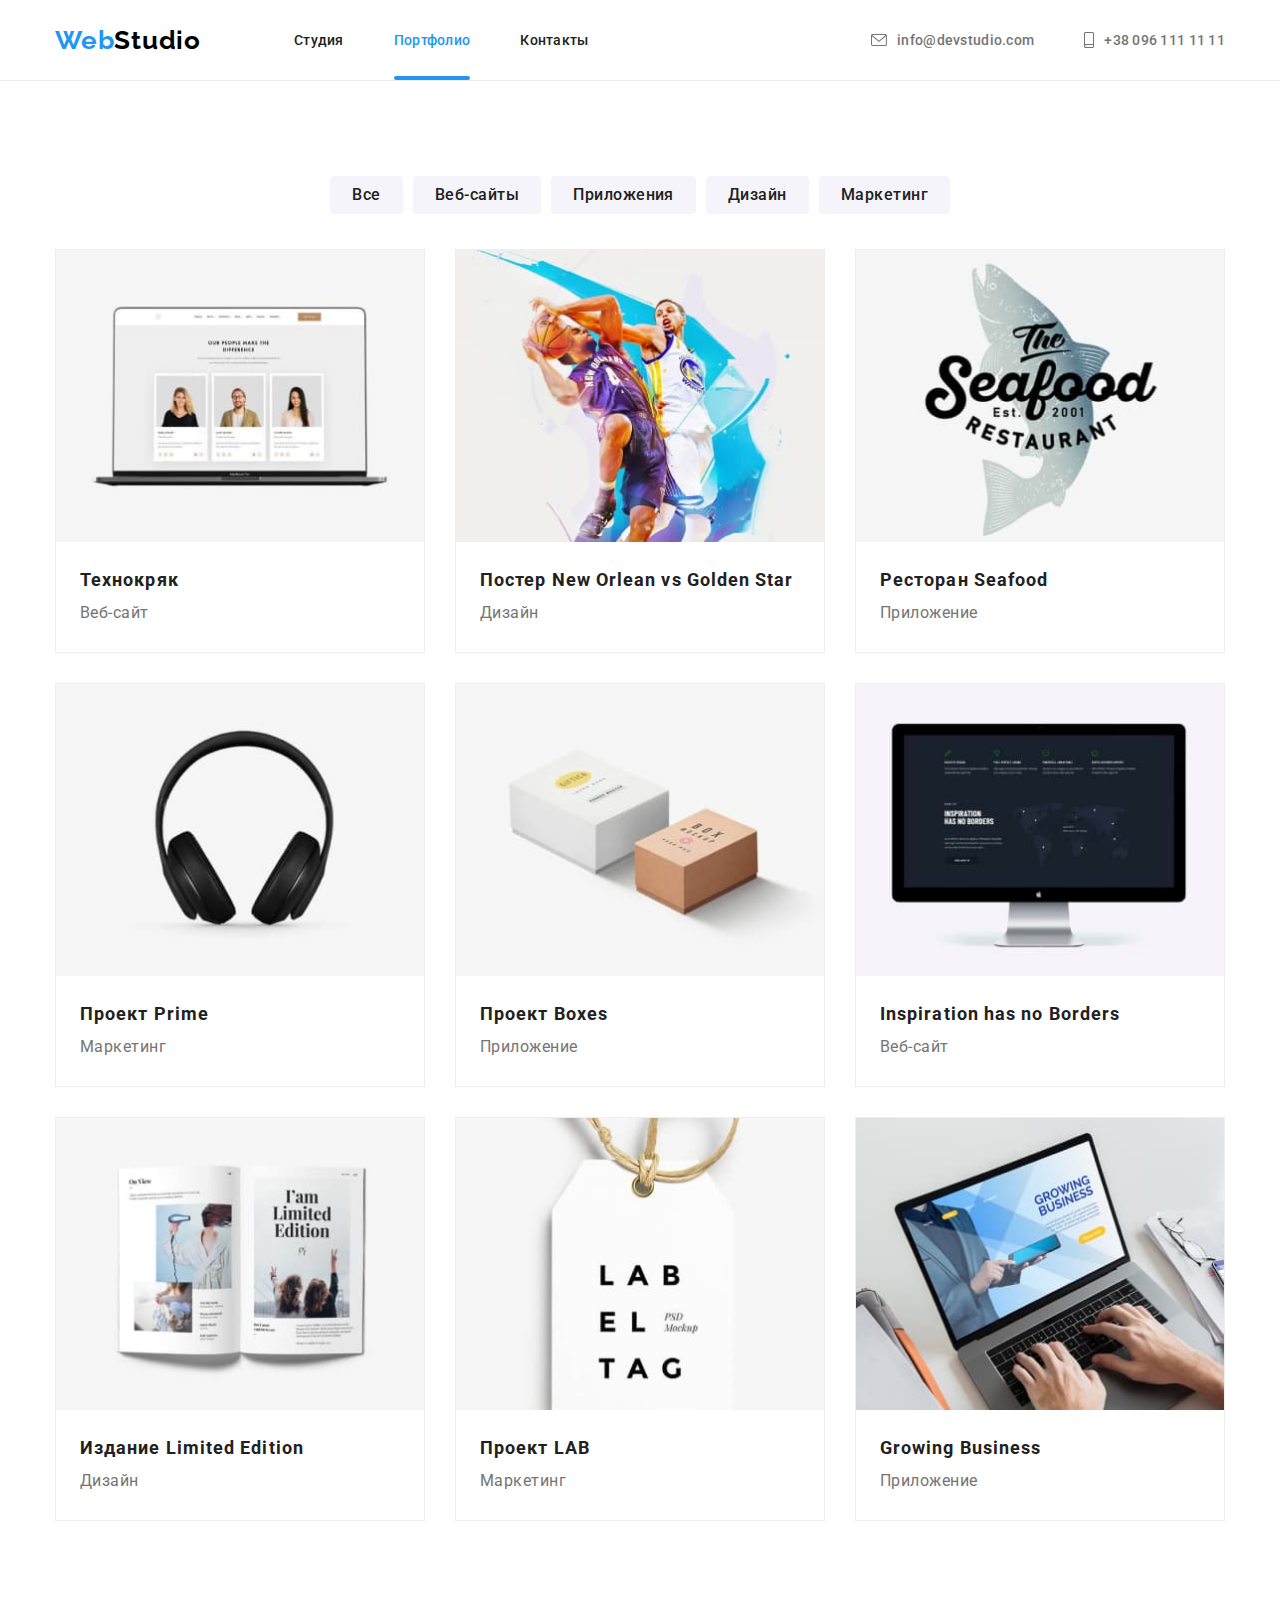
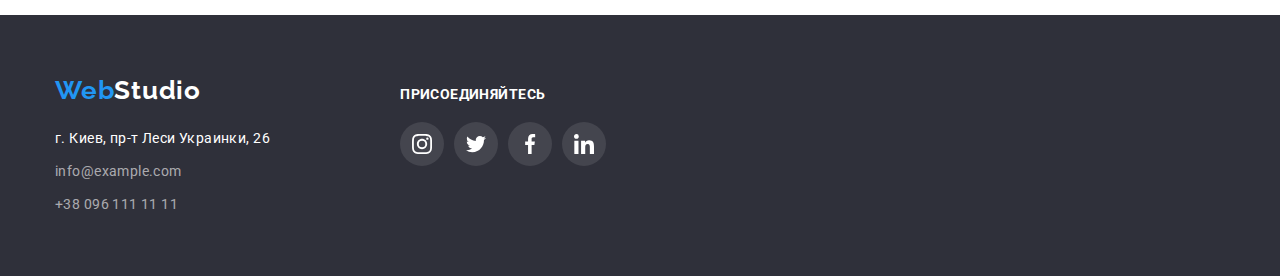
==== portfolio.html @ 964a1ad4 "Add project" ====
<!DOCTYPE html>
<html lang="ru">
<head>
    <meta charset="UTF-8">
    <meta name="viewport" content="width=device-width, initial-scale=1.0">
    <title>WebStudio</title>
    <link rel="stylesheet" href="https://cdnjs.cloudflare.com/ajax/libs/modern-normalize/1.0.0/modern-normalize.min.css">
    <link rel="stylesheet" href="./css/styles.css"/>
    <link href="https://fonts.googleapis.com/css2?family=Raleway:wght@700&family=Roboto:wght@400;500;700;900&display=swap" rel="stylesheet">
</head>
<body>
    <!-- Шапка -->
    <header class="border">
        <nav class="container heder-nav">
            <a href="./index.html" class="logo-header"><span class="logo">Web</span>Studio</a>
            <ul class="site-nav list">
                <li class="item">
                    <a href="./index.html" class="link">Студия</a>
                </li>
                <li class="item">
                    <a href="" class="link current">Портфолио</a>
                </li>
                <li class="item">
                    <a href="" class="link">Контакты</a>
                </li>
            </ul>
            <ul class="contacts-nav list">
                <li class="item">
                    <a class="header-contacts connect-icon" href="mailto:info@devstudio.com">
                        <svg class="envelope connect-icon">
                            <use href="./images/sprite.svg#envelope"></use>
                        </svg>
                        info@devstudio.com
                    </a>
                </li>
                <li class="item item-contacts">
                    <a class="header-contacts connect-icon" href="tel:380961111111">
                        <svg class="smartphone connect-icon">
                            <use href="./images/sprite.svg#smartphone"></use>
                        </svg>
                        +38 096 111 11 11</a>
                </li>
            </ul>
        </nav>
    </header>
    
    <main>
        <!-- Portfolio -->
        <section class="section">
            <div class="container">
                <h1 class="hidden">Portfolio</h1>
                <ul class="filters-button list">
                    <li class="button-item">
                        <button class="portfolio-button" type="button">Все</button>
                    </li>
                    <li class="button-item">
                        <button class="portfolio-button" type="button">Веб-сайты</button>
                    </li>
                    <li class="button-item">
                        <button class="portfolio-button" type="button">Приложения</button>
                    </li>
                    <li class="button-item">
                        <button class="portfolio-button" type="button">Дизайн</button>
                    </li>
                    <li class="button-item">
                        <button class="portfolio-button" type="button">Маркетинг</button>
                    </li>
                </ul>
                <ul class="projects list">
                    <li class="project-card project-item">
                        <a href="" class="link-list">
                            <div class="cover">
                                <img class="poster" src="./images/technokryak.jpg" width="370" alt="Ноутбук с открытой страницей магазина">
                                <div class="cover-project">
                                    <p class="cover-text">Технокряк это современная площадка распространения коронавируса. Компании используют эту платформу для цифрового шпионажа и атак на защищённые сервера конкурентов.</p>
                                </div>
                            </div>
                            <div class="indent">
                                <h3 class="project-title">Технокряк</h3>
                                <p class="product-text">Веб-сайт</p>
                            </div>
                        </a>
                    </li>
                    <li class="project-card project-item">
                        <a href="" class="link-list">
                            <div class="cover">
                                <img class="poster" src="./images/poster.jpg" width="370" alt="Постер с двумя баскетболистами">
                                <div class="cover-project">
                                    <p class="cover-text">Технокряк это современная площадка распространения коронавируса. Компании используют эту платформу для цифрового шпионажа и атак на защищённые сервера конкурентов.</p>
                                </div>
                            </div>
                            <div class="indent">
                                <h3 class="project-title">Постер New Orlean vs Golden Star</h3>
                                <p class="product-text">Дизайн</p>
                            </div>
                        </a>
                    </li>
                    <li class="project-card project-item">
                        <a href="" class="link-list">
                            <div class="cover">
                                <img class="poster" src="./images/restourant.jpg" width="370" alt="Вывеска с названием ресторана">
                                <div class="cover-project">
                                    <p class="cover-text">Технокряк это современная площадка распространения коронавируса. Компании используют эту платформу для цифрового шпионажа и атак на защищённые сервера конкурентов.</p>
                                </div>
                            </div>
                            <div class="indent">
                                <h3 class="project-title">Ресторан Seafood</h3>
                                <p class="product-text">Приложение</p>
                            </div>
                        </a>
                    </li>
                    <li class="project-card project-item">
                        <a href="" class="link-list">
                            <div class="cover">
                                <img class="poster" src="./images/prime.jpg" width="370" alt="Наушники">
                                <div class="cover-project">
                                    <p class="cover-text">Технокряк это современная площадка распространения коронавируса. Компании используют эту платформу для цифрового шпионажа и атак на защищённые сервера конкурентов.</p>
                                </div>
                            </div>
                            <div class="indent">
                                <h3 class="project-title">Проект Prime</h3>
                                <p class="product-text">Маркетинг</p>    
                            </div>
                        </a>
                    </li>
                    <li class="project-card project-item">
                        <a href="" class="link-list">
                            <div class="cover">
                                <img class="poster" src="./images/boxes.jpg" width="370" alt="Две маленькие коробки">                          
                                <div class="cover-project">
                                    <p class="cover-text">Технокряк это современная площадка распространения коронавируса. Компании используют эту платформу для цифрового шпионажа и атак на защищённые сервера конкурентов.</p>
                                </div>
                            </div>
                            <div class="indent">
                                <h3 class="project-title">Проект Boxes</h3>
                                <p class="product-text">Приложение</p>
                            </div>
                        </a>
                    </li>
                    <li class="project-card project-item">
                        <a href="" class="link-list">
                            <div class="cover">
                                <img class="poster" src="./images/computer.jpg" width="370" alt="Настольный компьютер">
                                <div class="cover-project">
                                    <p class="cover-text">Технокряк это современная площадка распространения коронавируса. Компании используют эту платформу для цифрового шпионажа и атак на защищённые сервера конкурентов.</p>
                                </div>
                            </div>
                            <div class="indent">
                                <h3 class="project-title">Inspiration has no Borders</h3>
                                <p class="product-text">Веб-сайт</p>
                            </div>
                        </a>
                    </li>
                    <li class="project-card project-item">
                        <a href="" class="link-list">
                            <div class="cover">
                                <img class="poster" src="./images/magazine.jpg" width="370" alt="Раскрытый журнал">
                                <div class="cover-project">
                                    <p class="cover-text">Технокряк это современная площадка распространения коронавируса. Компании используют эту платформу для цифрового шпионажа и атак на защищённые сервера конкурентов.</p>
                                </div>
                            </div>
                            <div class="indent">
                                <h3 class="project-title">Издание Limited Edition</h3>
                                <p class="product-text">Дизайн</p>
                            </div>
                        </a>
                    </li>
                    <li class="project-card project-item">
                        <a href="" class="link-list">
                            <div class="cover">
                                <img class="poster" src="./images/lab.jpg" width="370" alt="Этикетка">
                                <div class="cover-project">
                                    <p class="cover-text">Технокряк это современная площадка распространения коронавируса. Компании используют эту платформу для цифрового шпионажа и атак на защищённые сервера конкурентов.</p>
                                </div>
                            </div>
                            <div class="indent">
                                <h3 class="project-title">Проект LAB</h3>
                                <p class="product-text">Маркетинг</p>
                            </div>
                        </a>
                    </li>
                    <li class="project-card project-item">
                        <a href="" class="link-list">
                            <div class="cover">
                                <img class="poster" src="./images/laptop.jpg" width="370" alt="Ноутбук с открытым приложением">
                                <div class="cover-project">
                                    <p class="cover-text">Технокряк это современная площадка распространения коронавируса. Компании используют эту платформу для цифрового шпионажа и атак на защищённые сервера конкурентов.</p>
                                </div>
                            </div>
                            <div class="indent">
                                <h3 class="project-title">Growing Business</h3>
                                <p class="product-text">Приложение</p>
                            </div>
                        </a>
                    </li>
                </ul>
            </div>
        </section>
    </main>

    <!-- footer -->
    <footer class="accent">
        <div class="container">
            <div class="footer block">
                <a href="" class="logo-footer"><span class="logo">Web</span>Studio</a>
                <address>
                    <p class="address-text">г. Киев, пр-т Леси Украинки, 26</p>
                    <a href="mailto:info@example.com" class="footer-contacts">info@example.com</a><br>
                    <a href="tel:380961111111" class="footer-contacts">+38 096 111 11 11</a>
                </address>
            </div>
            <div class="footer block">
                <h3 class="social">присоединяйтесь</h3>
                <ul class="list social-icon-list">
                    <li class="item social-icon-item">
                        <a class="link social-icon-link footer-icon" href="https://www.instagram.com/" aria-label="ссылка Инстаграм">
                            <svg class="social-icon">
                                <use href="./images/sprite.svg#instagram"></use>
                            </svg>
                        </a>
                    </li>
                    <li class="item social-icon-item">
                        <a class="link social-icon-link footer-icon" href="https://twitter.com/" aria-label="ссылка Твиттер">
                            <svg class="social-icon">
                                <use href="./images/sprite.svg#twitter"></use>
                            </svg>
                        </a>
                    </li>
                    <li class="item social-icon-item">
                        <a class="link social-icon-link footer-icon" href="https://facebook.com/" aria-label="ссылка Фейсбук">
                            <svg class="social-icon">
                                <use href="./images/sprite.svg#facebook"></use>
                            </svg>
                        </a>
                    </li>
                    <li class="item social-icon-item">
                        <a class="link social-icon-link footer-icon" href="https://www.linkedin.com/" aria-label="ссылка Линкедин">
                            <svg class="social-icon">
                                <use href="./images/sprite.svg#linkedin"></use>
                            </svg>
                        </a>
                    </li>
                </ul>
            </div>
        </div>
    </footer>
        
    </body>
    </html>
---- css/styles.css ----
:root {
    --primary-text-color: #212121;
    --secondary-text-color: #757575;
    --title-text-color: #FFFFFF;
    --accent-color: #2196F3;
    --logo-header-color: #000000;
    --footer-contact-color: rgba(255, 255, 255, 0.6);
    --button-bg-color: #F5F4FA;
    --main-background-color: #FFFFFF;
    --secondary-background-color: #2F303A;
    --additional-background-color: #F5F4FA;
    --baner-background-color: #C4C4C4;
}
html {
    box-sizing: border-box;
}
*,
*::before,
*::after {
    box-sizing: inherit;
}
body {
    background-color: var(--main-background-color);
}
img {
    display: block;
    max-width: 100%;
    height: auto;
}
.container {
    margin-left: auto;
    margin-right: auto;
    width: 1200px;
    padding-left: 15px;
    padding-right: 15px;
    /*outline: 1px solid tomato;*/
}
.list {
    padding: 0;
    margin: 0;
    list-style: none;
}

/* background-color */
.section-team {
    background-color: var(--additional-background-color);
}

/* logo */
.logo {
    color: var(--accent-color);
}
.logo-header,
.logo-footer {
    text-decoration: none;
    font-family: Raleway;
    font-style: normal;
    font-weight: bold;
    font-size: 26px;
    line-height: 31px;
    letter-spacing: 0.03em;
}
.logo-header {
    color: var(--logo-header-color);
}
.logo-footer {
    display: inline-block;
    margin-bottom: 20px;
    color: var(--title-text-color);
}

/* nav */
.border {
    border-bottom: 1px solid #ECECEC;
}
.heder-nav {
    display: flex;
    align-items: center;
}
.site-nav {
    display: flex;
    margin-left: 93px;
}
.site-nav .item:not(:last-child) {
    margin-right: 50px;
}

.site-nav .link.current {
    color: var(--accent-color);
}
.site-nav .link {
    display: block;
    padding-top: 32px;
    padding-bottom: 32px;
}

.contacts-nav {
    display: flex;
    align-items: center;
    margin-left: auto;
}
.contacts-nav .header-contacts {
    display: flex;
    align-items: center;
    padding-top: 32px;
    padding-bottom: 32px;
}
.contacts-nav .item + .item {
    margin-left: 50px;
}
.link {
    text-decoration: none;
    font-family: Roboto;
    font-style: normal;
    font-weight: 500;
    font-size: 14px;
    line-height: 16px;
    letter-spacing: 0.02em;
    color: var(--primary-text-color);
    transition: color 250ms cubic-bezier(0.4, 0, 0.2, 1);
}
.link:hover,
.link:focus {
    color: var(--accent-color);
}
.current {
    position: relative;
}
.current::after {
    content: "";
    position: absolute;
    left: 0;
    bottom: 0;
    width: 100%;
    height: 4px;
    border-radius: 2px;
    background-color: var(--accent-color);
}
.header-contacts {
    text-decoration: none;
    font-family: Roboto;
    font-style: normal;
    font-weight: 500;
    font-size: 14px;
    line-height: 16px;
    letter-spacing: 0.02em;
    color: var(--secondary-text-color);
    transition: color 250ms cubic-bezier(0.4, 0, 0.2, 1);

}
.header-contacts:hover,
.header-contacts:focus {
    color: var(--accent-color);
}
.header-contacts:hover .connect-icon,
.header-contacts:focus .connect-icon {
    fill: var(--accent-color);
}
.envelope {
    margin-right: 10px;
    width: 16px;
    height: 12px;
    fill: var(--secondary-text-color);
    transition: fill 250ms cubic-bezier(0.4, 0, 0.2, 1);

}
.smartphone {
    margin-right: 10px;
    width: 10px;
    height: 16px;
    fill: var(--secondary-text-color);
    transition: fill 250ms cubic-bezier(0.4, 0, 0.2, 1);

}

/* banner */
.banner {
    display: flex;
    flex-direction: column;
    justify-content: center;
    align-items: center;
    max-width: 1600px;
    min-height: 600px;
    margin-left: auto;
    margin-right: auto;
    margin-bottom: 94px;
    background-image: linear-gradient(
        rgba(47, 48, 58, 0.4),
        rgba(47, 48, 58, 0.4)
       ), 
       url(../images/banner.jpg);
   background-color: var(--baner-background-color);
   background-repeat: no-repeat;
   background-position: center;
   background-size: cover;
   text-align: center;
}
.banner-headline {
    margin-top: 0;
    margin-bottom: 30px;
    font-family: Roboto;
    font-style: normal;
    font-weight: 900;
    font-size: 44px;
    line-height: 60px;
    letter-spacing: 0.06em;
    text-transform: uppercase;
    color: var(--title-text-color);
}

/* button */
.button {
    display: inline-block;
    padding: 10px 32px;
    min-width: 200px;
    border-radius: 4px;
    border: none;
    cursor: pointer;
    text-decoration: none;
    font-family: Roboto;
    font-style: normal;
    font-weight: bold;
    font-size: 16px;
    line-height: 30px;
    letter-spacing: 0.06em;
    color: var(--title-text-color);
    background-color: var(--accent-color);
}
/* modal window */
.backdrop {
    position: fixed;
    top: 0;
    left: 0;
    z-index: 1;
    width: 100%;
    height: 100%;
    background-color: rgba(0, 0, 0, 0.2);
    transition: opacity 250ms cubic-bezier(0.4, 0, 0.2, 1);
}
.backdrop.is-hidden {
    opacity: 0;
    pointer-events: none;
}
.backdrop.is-hidden .modal-window {
    transform: translate(-50%, -50%) scale(0.7);
}
.modal-window {
    position: absolute;
    top: 50%;
    left: 50%;
    transform: translate(-50%, -50%) scale(1);
    transition: transform 250ms cubic-bezier(0.4, 0, 0.2, 1), opacity 250ms cubic-bezier(0.4, 0, 0.2, 1);
    width: 528px;
    height: 581px;
    background-color: var(--main-background-color);
    box-shadow: 0px 1px 3px rgba(0, 0, 0, 0.12), 
        0px 1px 1px rgba(0, 0, 0, 0.14), 
        0px 2px 1px rgba(0, 0, 0, 0.2);
    border-radius: 4px;
}
.modal-batton {
    position: absolute;
    top: 8px;
    right: 8px;
    width: 30px;
    height: 30px;
    border-radius: 50%;
    background-color: var(--main-background-color);
    border: 1px solid rgba(0, 0, 0, 0.1);
    cursor: pointer;
}
.close {
    position: absolute;
    top: 50%;
    left: 50%;
    transform: translate(-50%, -50%);
    width: 18px;
    height: 18px;
    fill: var(--logo-header-color);
    transition:  fill 250ms cubic-bezier(0.4, 0, 0.2, 1);
}
.modal-batton:hover .close,
.modal-batton:focus .close {
    fill: var(--accent-color);
}

/* features */
.section-features {
    margin: 0;
}
.features {
    display: flex;
    flex-wrap: nowrap;
}
.features-item {
    width: calc((100% - 30px * 3) / 4);
    margin-right: 30px;
}
.icon-box {
    display: flex;
    justify-content: center;
    align-items: center;
    width: 270px;
    height: 120px;
    margin-bottom: 30px;
    background-color: var(--additional-background-color);
    border-radius: 4px;
}
.features-icon {
    width: 70px;
    height: 70px;
}
.hidden {
    font-size: 0;
}
.features .features-title {
    margin-top: 0;
    margin-bottom: 10px;
    font-family: Roboto;
    font-style: normal;
    font-weight: bold;
    font-size: 14px;
    line-height: 16px;
    letter-spacing: 0.03em;
    text-transform: uppercase;
    color: var(--primary-text-color);
}
.features .features-text {
    margin-top: 0;
    margin-bottom: 0;
    font-family: Roboto;
    font-style: normal;
    font-weight: normal;
    font-size: 14px;
    line-height: 24px;
    letter-spacing: 0.03em;
    color: var(--secondary-text-color);
}

/* what we do */
.section-spec {
    padding-top: 94px;
}
.section-heading {
    margin-top: 0;
    margin-bottom: 50px;
    font-family: Roboto;
    font-style: normal;
    font-weight: bold;
    font-size: 36px;
    line-height: 42px;
    text-align: center;
    letter-spacing: 0.03em;
    color: var(--primary-text-color);
}
.main-activity {
    display: flex;
    flex-wrap: wrap;
    margin-bottom: 94px;
}
.activity-item {
    position: relative;
    width: calc((100% - 30px * 2) / 3);
    margin-right: 30px;
}
.activity-item:nth-child(3n) {
    margin-right: 0;
}
.activity-item::before {
    position: absolute;
    bottom: 0;
    content: "";
    width: 100%;
    height: 70px;
    background: rgba(47, 48, 58, 0.8);
}
.activity-title {
    position: absolute;
    bottom: 27px;
    margin: 0;
    width: 100%;
    font-family: Roboto;
    font-style: normal;
    font-weight: bold;
    font-size: 14px;
    line-height: 16px;
    text-align: center;
    letter-spacing: 0.03em;
    text-transform: uppercase;
    color: var(--title-text-color);
}

/* team */
.section-team {
    padding-top: 94px;
    padding-bottom: 94px;
}
.team {
    display: flex;
    flex-wrap: wrap;
}
.team-card {
    width: calc((100% - 30px * 3) / 4);
    margin-right: 30px;
}
.team-card:nth-child(4n) {
    margin-right: 0;
}
.team-title {
    margin-top: 0;
    margin-bottom: 10px;
    font-family: Roboto;
    font-style: normal;
    font-weight: 500;
    font-size: 16px;
    line-height: 19px;
    text-align: center;
    letter-spacing: 0.03em;
    color: var(--primary-text-color);
}
.position-text {
    margin-top: 0;
    margin-bottom: 16px;
    font-family: Roboto;
    font-style: normal;
    font-weight: normal;
    font-size: 16px;
    line-height: 19px;
    text-align: center;
    letter-spacing: 0.03em;
    color: var(--secondary-text-color);
}
.bg-card {
    background-color: var(--main-background-color);
    width: 270px;
    height: 428px;
    box-shadow: 0px 1px 3px rgba(0, 0, 0, 0.12), 0px 1px 1px rgba(0, 0, 0, 0.14), 0px 2px 1px rgba(0, 0, 0, 0.2);
    border-radius: 0px 0px 4px 4px;
}
.team-photo {
    margin-bottom: 30px;
}

/* clients */
.section-clients {
    padding-top: 94px;
}
.client-list {
    display: flex;
    justify-content: center;
    align-items: center;
    margin-bottom: 94px;    
}
.company-item {
    margin-right: 30px;
}
.company-item:last-child {
    margin-right: 0;
}
.company-link {
    display: inline-flex;
    justify-content: center;
    align-items: center;
    width: 170px;
    height: 90px;
    fill: #AFB1B8;
    border: 1px solid #AFB1B8;
    box-sizing: border-box;
    border-radius: 4px;
    transition: fill 250ms cubic-bezier(0.4, 0, 0.2, 1), border 250ms cubic-bezier(0.4, 0, 0.2, 1);
}
.company-link.client-icon:hover,
.company-link.client-icon:focus {
    fill: var(--accent-color);
    border: 1px solid var(--accent-color);
}

/* footer*/
.accent {
    background-color: var(--secondary-background-color);
}
.footer {
    display: inline-flex;
    flex-wrap: wrap;
    /* width: calc((100% - 70px * 2) / 3); */
    padding-top: 60px;
    padding-bottom: 60px;
    max-width: 270px;
}
.block {
    margin-right: 70px;
}
.block:last-child {
    margin-right: 0;
}
.address-text {
    margin-top: 0;
    margin-bottom: 9px;
    font-family: Roboto;
    font-style: normal;
    font-weight: normal;
    font-size: 14px;
    line-height: 24px;
    letter-spacing: 0.03em;
    color: var(--title-text-color);
}
.footer-contacts {
    display: inline-block;
    margin-bottom: 9px;
    text-decoration: none;
    font-family: Roboto;
    font-style: normal;
    font-weight: normal;
    font-size: 14px;
    line-height: 24px;
    letter-spacing: 0.03em;
    color: var(--footer-contact-color);
    transition: color 250ms cubic-bezier(0.4, 0, 0.2, 1);
}
.footer-contacts:last-child {
    margin-bottom: 0;
}
.footer-contacts:hover,
.footer-contacts:focus {
    color: var(--accent-color);
}
.social {
    margin-top: 0;
    margin-bottom: 20px;
    font-family: Roboto;
    font-style: normal;
    font-weight: bold;
    font-size: 14px;
    line-height: 16px;
    letter-spacing: 0.03em;
    text-transform: uppercase;
    color: var(--title-text-color);
}

/* icons */
.social-icon-list {
    display: flex;
    justify-content: center;
    align-items: center;
}
.social-icon-item:not(:last-child) {
    margin-right: 10px;
  }
.social-icon-link {
    display: flex;
    justify-content: center;
    align-items: center;
    width: 44px;
    height: 44px;
    border-radius: 50%;
    transition: background-color 250ms cubic-bezier(0.4, 0, 0.2, 1);
}
.team-icon {
    fill: #AFB1B8;
}
.social-icon-link:hover .team-icon,
.social-icon-link:focus .team-icon {
    fill: var(--title-text-color);
}
.footer-icon {
    fill: var(--title-text-color);
    background-color: rgba(255, 255, 255, 0.1);
}
.social-icon {
    width: 20px;
    height: 20px;
    transition: fill 250ms cubic-bezier(0.4, 0, 0.2, 1);
}
.social-icon-link:hover,
.social-icon-link:focus {
    background-color: var(--accent-color);
}

/* portfolio-page */
.filters-button .button-item:not(:last-child) {
    margin-right: 8px;
}
.filters-button {
    display: flex;
    justify-content: center;
    margin-top: 94px;
    margin-bottom: 34px;
}
.filters-button .portfolio-button {
    display: inline-block;
    min-width: 73px;
    height: 38px;
    padding: 6px 22px;
    text-decoration: none;
    border-radius: 4px;
    border: none;
    margin: 1px;
    font-family: Roboto;
    font-style: normal;
    font-weight: 500;
    font-size: 16px;
    line-height: 26px;
    letter-spacing: 0.03em;
    cursor: pointer;
    transition: color 250ms cubic-bezier(0.4, 0, 0.2, 1), background-color 250ms cubic-bezier(0.4, 0, 0.2, 1), box-shadow 250ms cubic-bezier(0.4, 0, 0.2, 1);}
.portfolio-button {
    color: var(--primary-text-color);
    background-color: var(--button-bg-color);
}
.projects {
    display: flex;
    flex-wrap: wrap;
    padding-bottom: 94px;
}
.project-item {
    width: calc((100% - 30px * 2) / 3);
    margin-right: 30px;
    margin-bottom: 30px;
}
.project-item:nth-child(3n) {
    margin-right: 0;
}
.project-item:nth-last-child(-n+3) {
    margin-bottom: 0;
}
.project-card {
    width: 370px;
    height: 404px;
    border: 1px solid #EEEEEE;
    background-color: var(--main-background-color);
    transition: box-shadow 250ms cubic-bezier(0.4, 0, 0.2, 1);
}
.project-card:hover,
.project-card:focus {
    box-shadow: 0px 1px 1px rgba(0, 0, 0, 0.12), 
        0px 4px 4px rgba(0, 0, 0, 0.06), 
        1px 4px 6px rgba(0, 0, 0, 0.16);
}
.cover {
    position: relative;
    overflow: hidden;
}
.cover-project {
    position: absolute;
    top: 0;
    left: 0;
    width: 100%;
    height: 100%;
    background-color: rgba(33, 150, 243, 0.9);
    transform: translateY(100%);
    transition: transform 250ms cubic-bezier(0.4, 0, 0.2, 1);
    
}
.cover-text {
    position: absolute;
    left: 0;
    top: 0;
    width: 100%;
    height: 100%;
    display: flex;
    align-items: center;
    padding-left: 24px;
    padding-right: 24px;
    margin: 0;
    font-style: normal;
    font-weight: 400;
    font-size: 18px;
    line-height: 1.56;
    color: var(--title-text-color);
}
.project-card:hover .cover-project {
    transform: translateY(0);
}
.poster {
    display: block;
}
.indent {
    padding-left: 24px;
    padding-right: 24px;
    padding-top: 20px;
    padding-bottom: 20px;
}
.link-list {
    text-decoration: none;
}
.project-title {
    margin: 0;
    text-decoration: none;
    font-family: Roboto;
    font-style: normal;
    font-weight: bold;
    font-size: 18px;
    line-height: 36px;
    letter-spacing: 0.06em;
    color: var(--primary-text-color);
}
.product-text {
    margin: 0;
    text-decoration: none;
    font-family: Roboto;
    font-style: normal;
    font-weight: normal;
    font-size: 16px;
    line-height: 30px;
    letter-spacing: 0.03em;
    color: var(--secondary-text-color);
}
.portfolio-button:hover,
.portfolio-button:focus {
    color: var(--title-text-color);
    background-color: var(--accent-color);
    box-shadow: 0px 3px 1px rgba(0, 0, 0, 0.1), 
        0px 1px 2px rgba(0, 0, 0, 0.08), 
        0px 2px 2px rgba(0, 0, 0, 0.12);
}
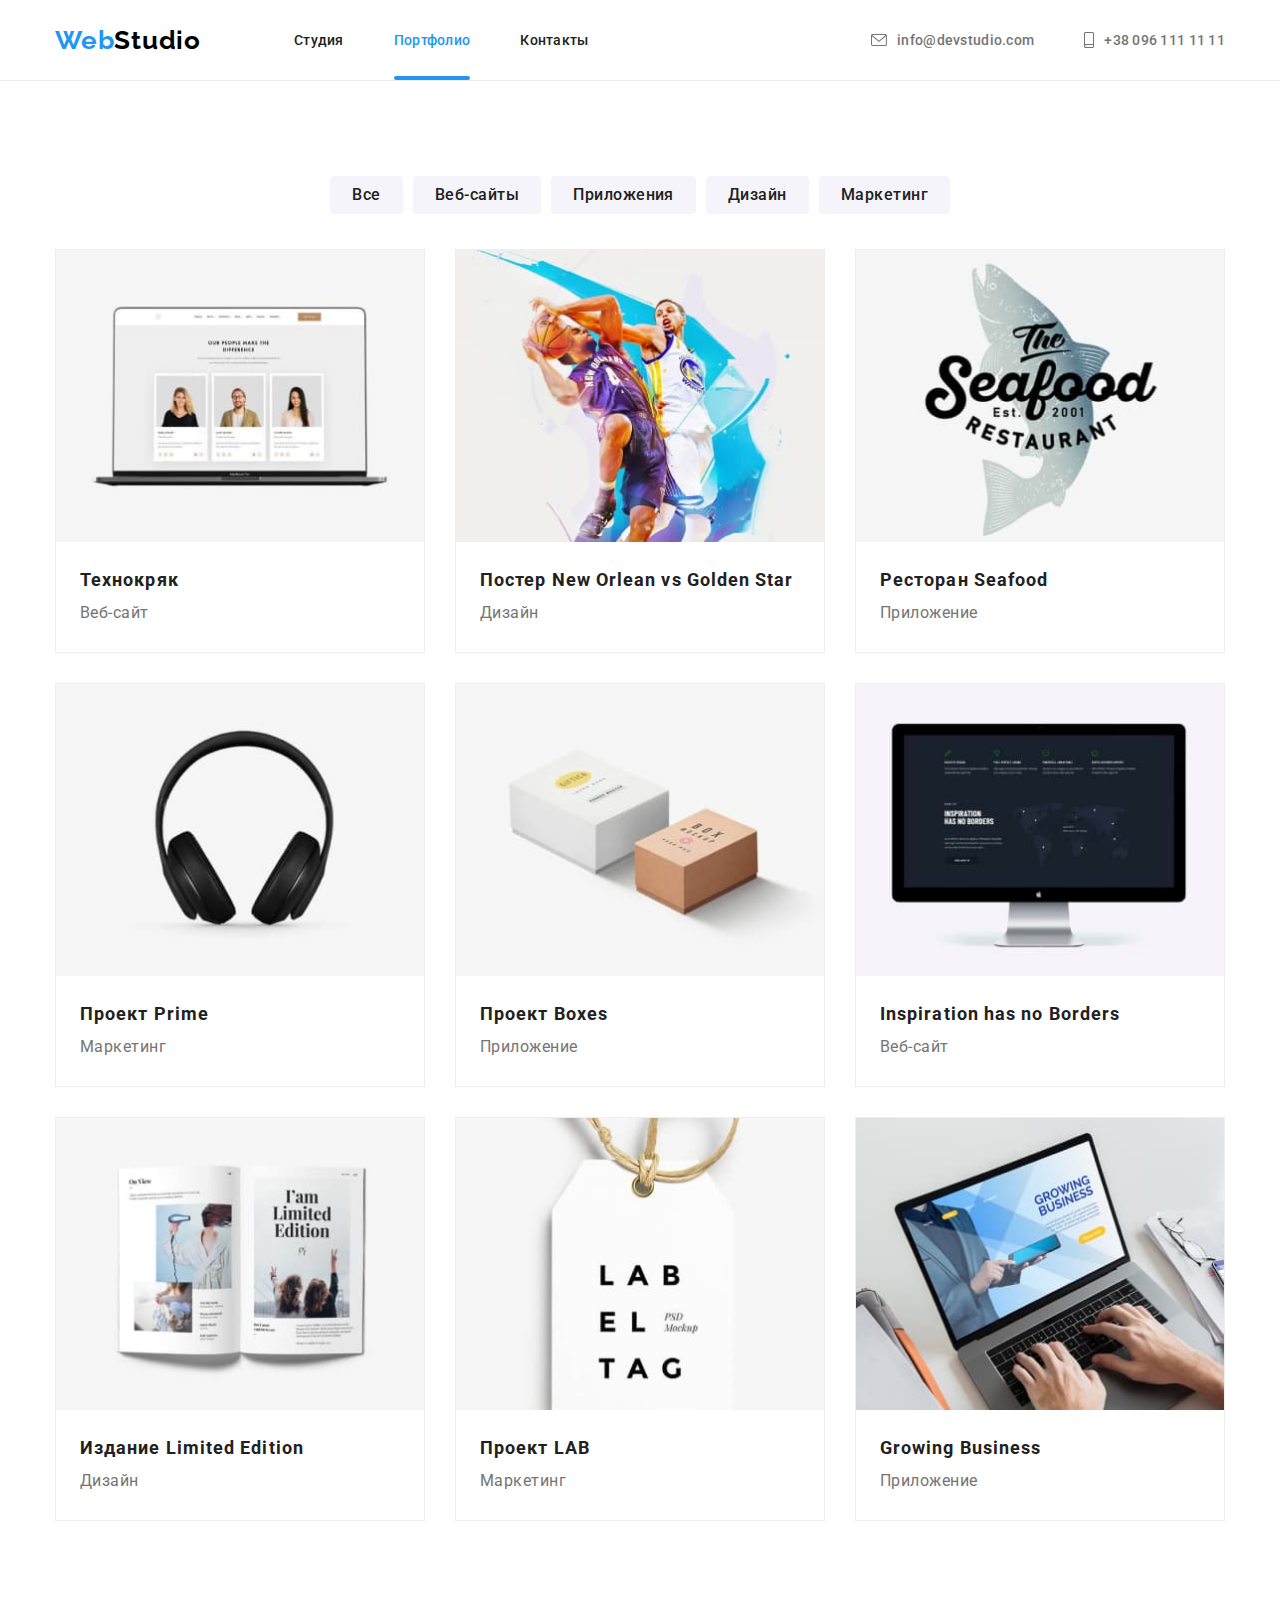
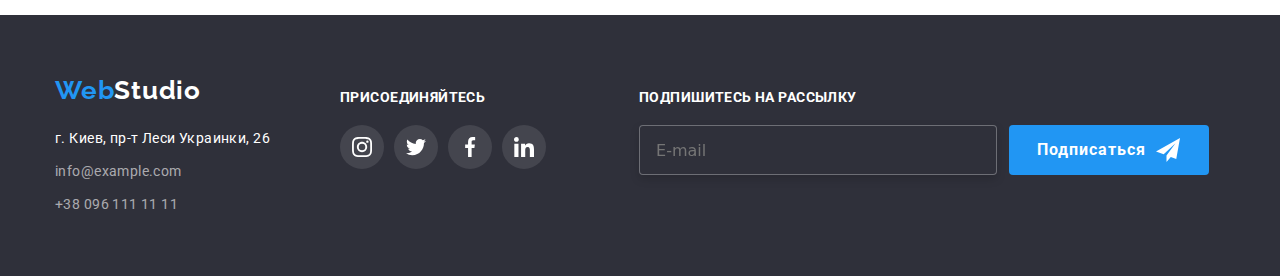
==== commit e98bdfcf: "Add footer form" ====
--- a/portfolio.html
+++ b/portfolio.html
@@ -200,8 +200,8 @@
 
     <!-- footer -->
     <footer class="accent">
-        <div class="container">
-            <div class="footer block">
+        <div class="container footer-block">
+            <div class="footer-address-block">
                 <a href="" class="logo-footer"><span class="logo">Web</span>Studio</a>
                 <address>
                     <p class="address-text">г. Киев, пр-т Леси Украинки, 26</p>
@@ -209,8 +209,8 @@
                     <a href="tel:380961111111" class="footer-contacts">+38 096 111 11 11</a>
                 </address>
             </div>
-            <div class="footer block">
-                <h3 class="social">присоединяйтесь</h3>
+            <div class="footer-social-block">
+                <h3 class="social">Присоединяйтесь</h3>
                 <ul class="list social-icon-list">
                     <li class="item social-icon-item">
                         <a class="link social-icon-link footer-icon" href="https://www.instagram.com/" aria-label="ссылка Инстаграм">
@@ -242,6 +242,18 @@
                     </li>
                 </ul>
             </div>
+            <div>
+                <h3 class="social">Подпишитесь на рассылку</h3>
+                <form class="footer-form">
+                    <input class="mail" type="email" name="mail" placeholder="E-mail">
+                    <button class="button" type="submit">Подписаться
+                        <svg class="icon-send" width="24" height="24">
+                            <use href="./images/sprite.svg#icon-send"></use>
+                        </svg>
+                    </button>
+                </form>
+            </div>
+
         </div>
     </footer>
         
--- a/css/styles.css
+++ b/css/styles.css
@@ -479,19 +479,12 @@
 .accent {
     background-color: var(--secondary-background-color);
 }
-.footer {
-    display: inline-flex;
-    flex-wrap: wrap;
-    /* width: calc((100% - 70px * 2) / 3); */
-    padding-top: 60px;
-    padding-bottom: 60px;
-    max-width: 270px;
-}
-.block {
+.footer-block {
+    display: flex;
+    padding: 60px 15px;
+}
+.footer-address-block {
     margin-right: 70px;
-}
-.block:last-child {
-    margin-right: 0;
 }
 .address-text {
     margin-top: 0;
@@ -524,8 +517,11 @@
 .footer-contacts:focus {
     color: var(--accent-color);
 }
+.footer-social-block {
+    margin-right: 93px;
+}
 .social {
-    margin-top: 0;
+    margin-top: 12;
     margin-bottom: 20px;
     font-family: Roboto;
     font-style: normal;
@@ -535,6 +531,39 @@
     letter-spacing: 0.03em;
     text-transform: uppercase;
     color: var(--title-text-color);
+}
+.footer-form {
+    display: flex;
+}
+.footer-form .mail {
+    width: 358px;
+    height: 50px;
+    margin-right: 12px;
+    padding-left: 16px;
+    padding-top: 15px;
+    padding-bottom: 15px;
+    color: var(--footer-contact-color);
+    background: var(--secondary-background-color);
+    border: 1px solid rgba(255, 255, 255, 0.3);
+    filter: drop-shadow(0px 4px 4px rgba(0, 0, 0, 0.15));
+    border-radius: 4px;
+
+    transition: border 250ms cubic-bezier(0.4, 0, 0.2, 1);
+}
+.footer-form .mail:hover,
+.footer-form .mail:focus {
+    border: 1px solid var(--accent-color);
+}
+.icon-send {
+    margin-left: 10px;
+}
+.footer-form .button {
+    display: flex;
+    align-items: center;
+    text-align: center;
+    width: 200px;
+    height: 50px;
+    padding: 10px 28px;
 }
 
 /* icons */
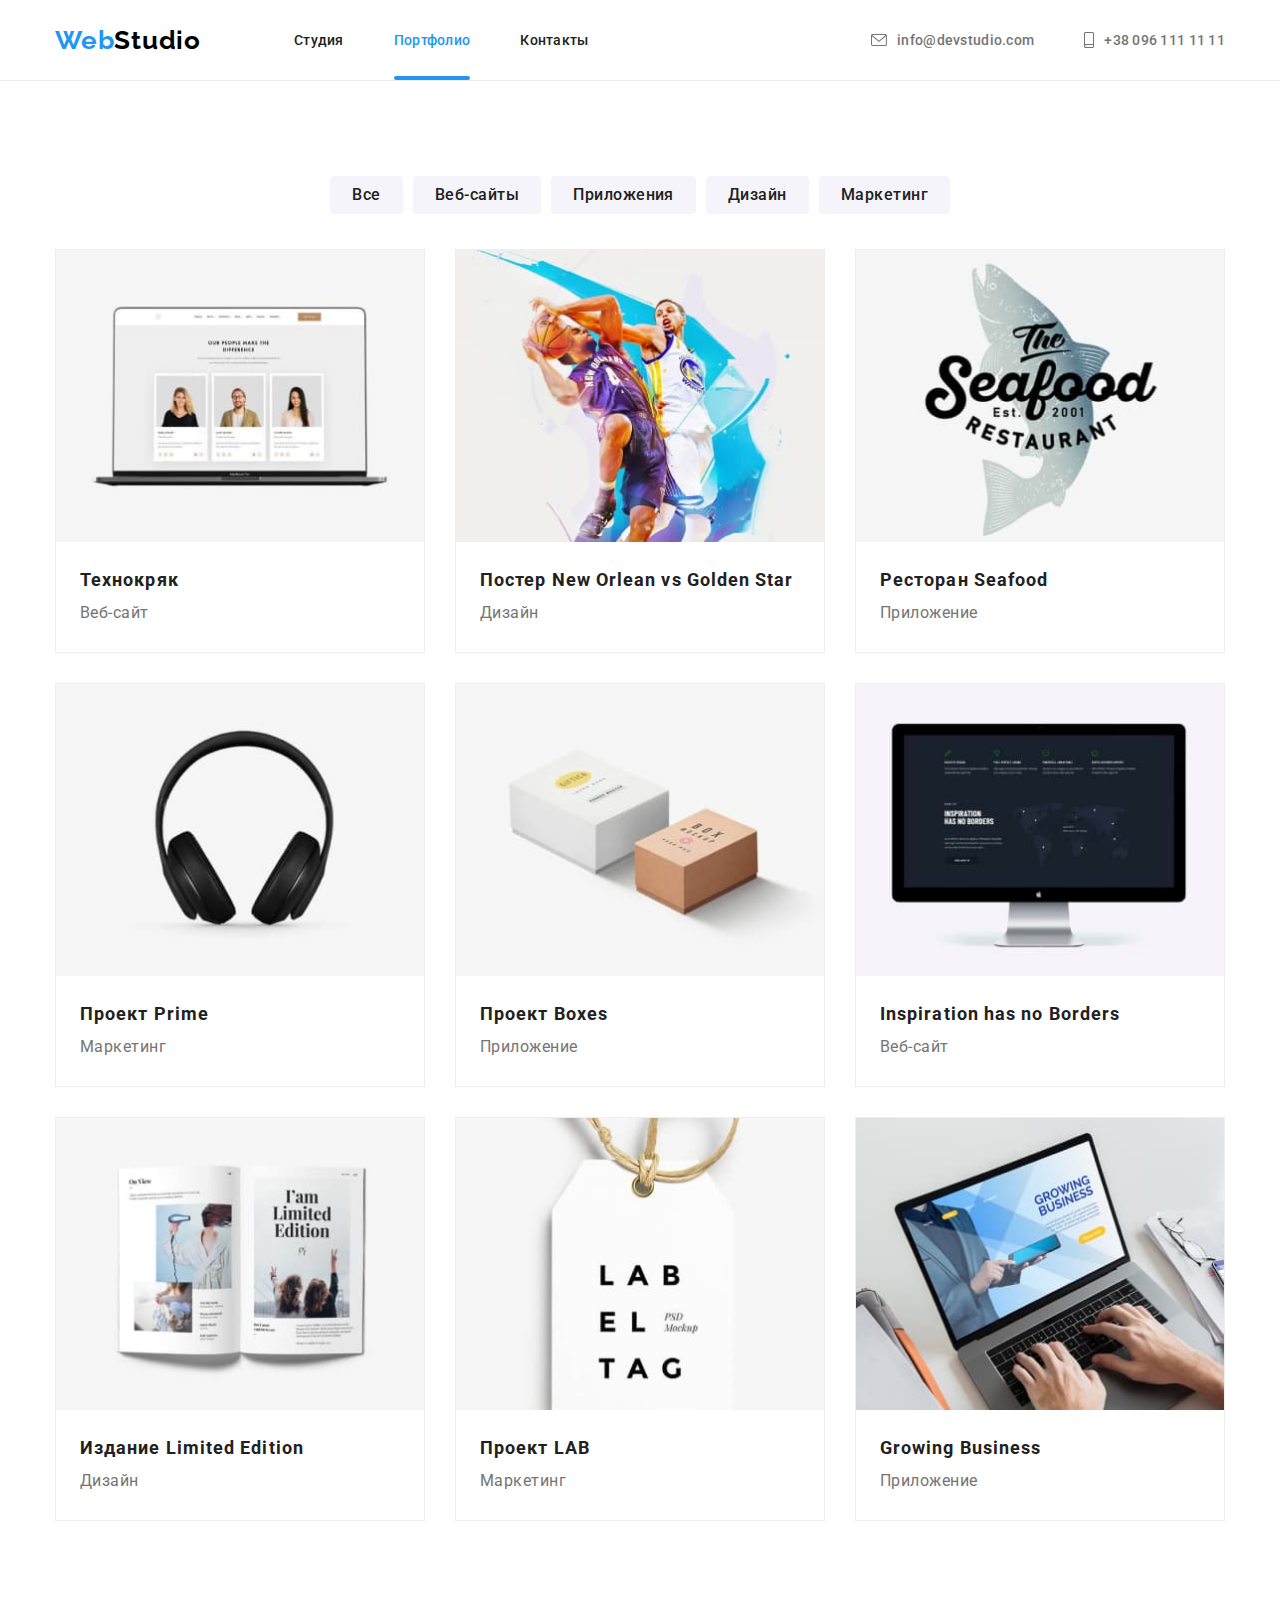
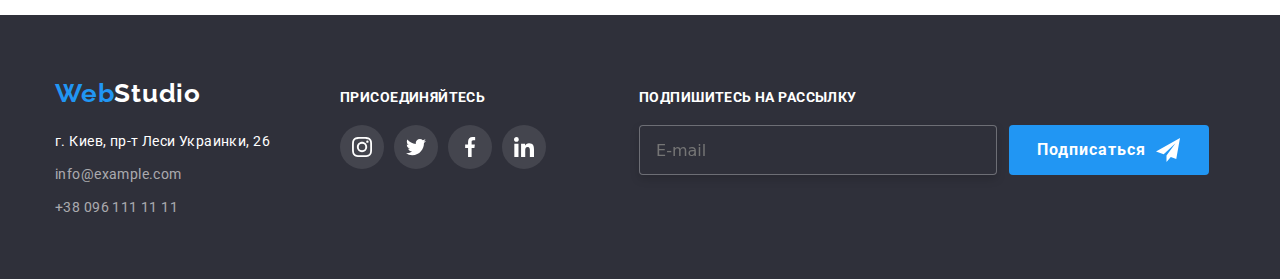
==== commit f74436bf: "Fix comments" ====
--- a/portfolio.html
+++ b/portfolio.html
@@ -205,7 +205,7 @@
                 <a href="" class="logo-footer"><span class="logo">Web</span>Studio</a>
                 <address>
                     <p class="address-text">г. Киев, пр-т Леси Украинки, 26</p>
-                    <a href="mailto:info@example.com" class="footer-contacts">info@example.com</a><br>
+                    <a href="mailto:info@example.com" class="footer-contacts">info@example.com</a>
                     <a href="tel:380961111111" class="footer-contacts">+38 096 111 11 11</a>
                 </address>
             </div>
--- a/css/styles.css
+++ b/css/styles.css
@@ -33,7 +33,6 @@
     width: 1200px;
     padding-left: 15px;
     padding-right: 15px;
-    /*outline: 1px solid tomato;*/
 }
 .list {
     padding: 0;
@@ -248,15 +247,23 @@
     position: absolute;
     top: 50%;
     left: 50%;
+    display: flex;
+    flex-direction: column;
+    justify-content: center;
+    align-items: center;
+    padding: 40px;
     transform: translate(-50%, -50%) scale(1);
-    transition: transform 250ms cubic-bezier(0.4, 0, 0.2, 1), opacity 250ms cubic-bezier(0.4, 0, 0.2, 1);
     width: 528px;
     height: 581px;
     background-color: var(--main-background-color);
-    box-shadow: 0px 1px 3px rgba(0, 0, 0, 0.12), 
+    box-shadow: 
+        0px 1px 3px rgba(0, 0, 0, 0.12), 
         0px 1px 1px rgba(0, 0, 0, 0.14), 
         0px 2px 1px rgba(0, 0, 0, 0.2);
     border-radius: 4px;
+    transition: 
+        transform 250ms cubic-bezier(0.4, 0, 0.2, 1),
+        opacity 250ms cubic-bezier(0.4, 0, 0.2, 1);
 }
 .modal-batton {
     position: absolute;
@@ -283,6 +290,136 @@
 .modal-batton:focus .close {
     fill: var(--accent-color);
 }
+.form-title {
+    display: block;
+    margin-bottom: 12px;
+    font-family: Roboto;
+    font-style: normal;
+    font-weight: bold;
+    font-size: 20px;
+    line-height: 23px;
+    text-align: center;
+    letter-spacing: 0.03em;
+    color: var(--primary-text-color);
+}
+.modal-form {
+    display: flex;
+    flex-direction: column;
+    justify-content: center;
+    align-items: center;
+}
+.formbox {
+    display: flex;
+    flex-direction: column;
+    position: relative;
+    text-align: left;
+    margin-bottom: 10px;
+    font-style: normal;
+    font-weight: normal;
+    font-size: 12px;
+    line-height: 14px;;
+    letter-spacing: 0.01em;
+    color: var(--secondary-text-color);
+}
+.formbox > span {
+    margin-bottom: 4px;
+}
+.input-form {
+    width: 448px;
+    height: 40px;
+    padding-left: 42px;
+    border: 1px solid rgba(33, 33, 33, 0.2);
+    border-radius: 4px;
+    outline: none;
+}
+.form-icon {
+    position: absolute;
+    left: 12px;
+    bottom: 11px;
+    width: 18px;
+    height: 18px;
+}
+.form-comment {
+    resize: none;
+    width: 448px;
+    height: 120px;
+    border: 1px solid rgba(33, 33, 33, 0.2);
+    border-radius: 4px;
+    padding: 12px 16px;
+}
+.input-form:focus {
+    border-color: var(--accent-color);
+    transition:  border-color 250ms cubic-bezier(0.4, 0, 0.2, 1);
+}
+.input-form:focus + .form-icon {
+    fill: var(--accent-color);
+    transition:  fill 250ms cubic-bezier(0.4, 0, 0.2, 1);
+}
+.input-form:hover {
+    cursor: pointer;
+}
+.form-comment:focus {
+    border-color: var(--accent-color);
+    transition:  border-color 250ms cubic-bezier(0.4, 0, 0.2, 1);
+}
+.dealbox {
+    display: flex;
+    align-items: center;
+    margin-top: 10px;
+}
+.checkbox {
+    position: absolute;
+    width: 1px;
+    height: 1px;
+    margin: -1px;
+    border: 0;
+    padding: 0;
+    clip: rect(0 0 0 0);
+    overflow: hidden;
+}
+.deal-icon {
+    display: inline-block;
+    width: 16px;
+    height: 15px;
+    border: 2px solid var(--primary-text-color);
+    border-radius: 2px;
+    margin-right: 8px;
+    transition: background-color 250ms cubic-bezier(0.4, 0, 0.2, 1);
+}
+.checkbox:checked + .deal-icon {
+    border-color: var(--accent-color);
+    background-color: var(--accent-color);
+    background-image: url(../images/icon-check.svg);
+    background-size: contain;
+    background-origin: border-box;
+}
+.deal-text {
+    font-family: Roboto;
+    font-style: normal;
+    font-weight: normal;
+    font-size: 14px;
+    line-height: 24px;
+    letter-spacing: 0.03em;
+    color: var(--secondary-text-color);
+}
+.deal-link {
+    text-decoration: none;
+    font-family: Roboto;
+    font-style: normal;
+    font-weight: normal;
+    font-size: 14px;
+    line-height: 24px;
+    letter-spacing: 0.03em;
+    border-bottom: 1px solid var(--accent-color);
+    color: var(--accent-color);
+}
+.deal-button {
+    display: flex;
+    justify-content: center;
+    align-items: center;
+    margin-top: 30px;
+    box-shadow: 0px 4px 4px rgba(0, 0, 0, 0.15);
+}
 
 /* features */
 .section-features {
@@ -481,6 +618,7 @@
 }
 .footer-block {
     display: flex;
+    align-items: baseline;
     padding: 60px 15px;
 }
 .footer-address-block {
@@ -498,7 +636,7 @@
     color: var(--title-text-color);
 }
 .footer-contacts {
-    display: inline-block;
+    display: block;
     margin-bottom: 9px;
     text-decoration: none;
     font-family: Roboto;
@@ -521,7 +659,6 @@
     margin-right: 93px;
 }
 .social {
-    margin-top: 12;
     margin-bottom: 20px;
     font-family: Roboto;
     font-style: normal;
@@ -547,7 +684,6 @@
     border: 1px solid rgba(255, 255, 255, 0.3);
     filter: drop-shadow(0px 4px 4px rgba(0, 0, 0, 0.15));
     border-radius: 4px;
-
     transition: border 250ms cubic-bezier(0.4, 0, 0.2, 1);
 }
 .footer-form .mail:hover,
@@ -582,10 +718,8 @@
     width: 44px;
     height: 44px;
     border-radius: 50%;
+    fill: #AFB1B8;
     transition: background-color 250ms cubic-bezier(0.4, 0, 0.2, 1);
-}
-.team-icon {
-    fill: #AFB1B8;
 }
 .social-icon-link:hover .team-icon,
 .social-icon-link:focus .team-icon {
